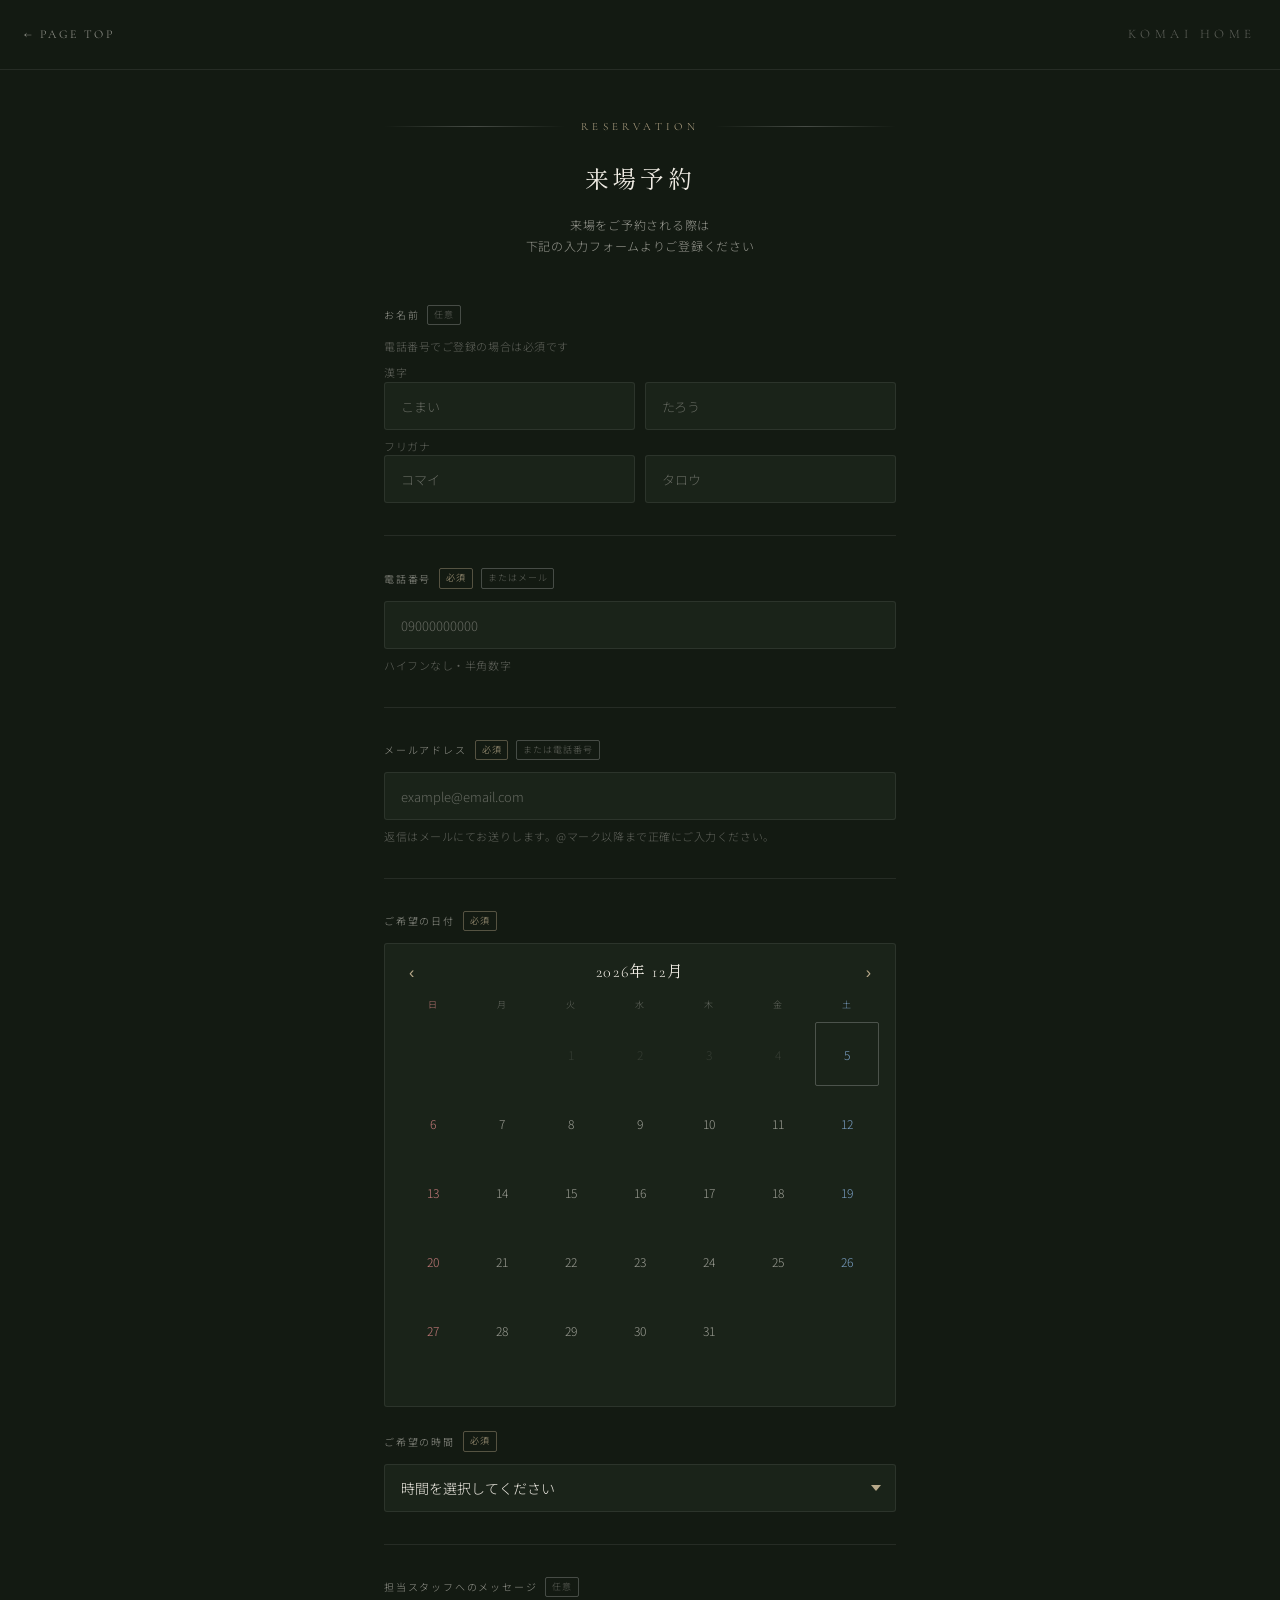
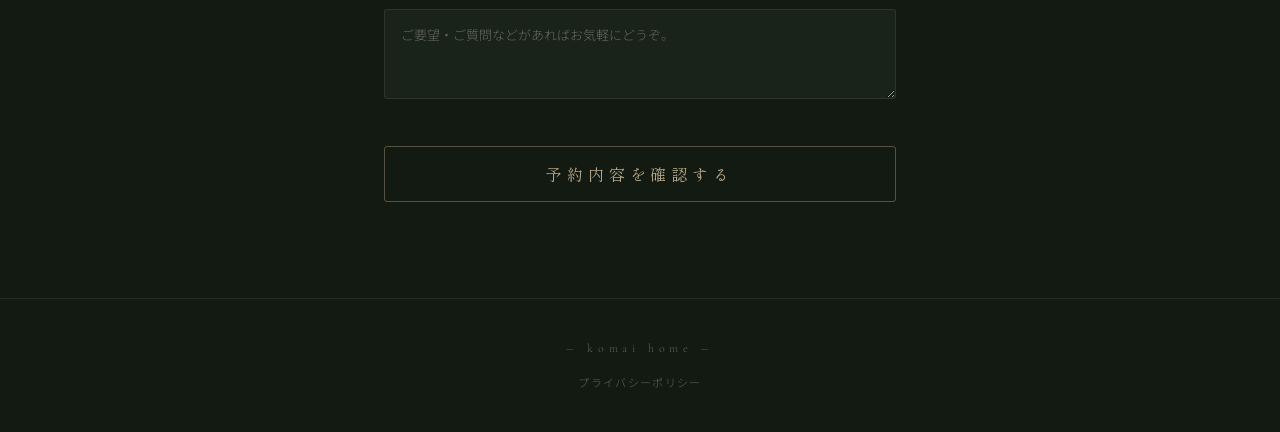
==== reservation.html @ 15b4d475 "Add files via upload" ====
<!DOCTYPE html>
<html lang="ja">
<head>
<meta charset="UTF-8">
<meta name="viewport" content="width=device-width, initial-scale=1.0">
<title>来場予約 — 別荘心地 | KOMAI HOME</title>
<link rel="stylesheet" href="style.css">
</head>
<body>

<header class="site-header">
  <a class="back-link" href="index.html">← PAGE TOP</a>
  <span class="header-brand">KOMAI HOME</span>
</header>

<div id="form-section">
  <div class="form-section">
    <div class="form-header reveal">
      <div class="form-header-rule">
        <span class="form-header-label">Reservation</span>
      </div>
      <h2 class="form-title">来場予約</h2>
      <p class="page-sub">来場をご予約される際は<br>下記の入力フォームよりご登録ください</p>

    </div>

    <div class="field-group reveal">
      <span class="field-label">お名前 <span class="tag-opt">任意</span></span>
      <p class="sub-note">電話番号でご登録の場合は必須です</p>
     <p class="sub-note">漢字</p>  
      <div class="row2">
        <div>
          <input type="text" id="last-name" placeholder="こまい" autocomplete="family-name">
        </div>
        <div>
          <input type="text" id="first-name" placeholder="たろう" autocomplete="given-name">
        </div>
      </div>
      <p class="sub-note">フリガナ</p>
      <div class="row2">
        <div>
          <input type="text" id="last-kana" placeholder="コマイ">
        </div>
        <div>
          <input type="text" id="first-kana" placeholder="タロウ">
        </div>
      </div>
     
      <div class="err" id="err-name">電話番号でご登録の場合は、お名前のご入力が必須です。</div>
    </div>

    <hr class="field-divider">

    <div class="field-group reveal">
      <span class="field-label">電話番号 <span class="tag-req">必須</span> <span class="tag-or">またはメール</span></span>
      <input type="tel" id="tel" placeholder="09000000000" maxlength="11" inputmode="numeric"
        oninput="this.value=this.value.replace(/[^0-9]/g,'');clearContactErr()">
      <p class="sub-note">ハイフンなし・半角数字</p>
      <div class="err" id="err-contact">メールアドレスまたは電話番号をご入力ください。</div>
    </div>

    <hr class="field-divider">

    <div class="field-group reveal">
      <span class="field-label">メールアドレス <span class="tag-req">必須</span> <span class="tag-or">または電話番号</span></span>
      <input type="email" id="email" placeholder="example@email.com" autocomplete="email" oninput="clearContactErr()">
      <p class="sub-note">返信はメールにてお送りします。@マーク以降まで正確にご入力ください。</p>
      <div class="err" id="err-email">メールアドレスを正しくご入力ください（@以降も必須です）。</div>
    </div>

    <hr class="field-divider">

    <div class="field-group reveal">
      <span class="field-label">ご希望の日付 <span class="tag-req">必須</span></span>
      <div class="cal-wrap">
        <div class="cal-header">
          <button class="cal-nav" onclick="prevMonth()">‹</button>
          <span class="cal-month" id="cal-month-label"></span>
          <button class="cal-nav" onclick="nextMonth()">›</button>
        </div>
        <div class="date-grid">
          <div class="cal-dow sun">日</div>
          <div class="cal-dow">月</div>
          <div class="cal-dow">火</div>
          <div class="cal-dow">水</div>
          <div class="cal-dow">木</div>
          <div class="cal-dow">金</div>
          <div class="cal-dow sat">土</div>
        </div>
        <div class="date-grid" id="cal-grid"></div>
        <div class="selected-date-display" id="sel-date-display"></div>
      </div>
      <div class="err" id="err-date">ご希望の日付を選択してください。</div>
    </div>

    <div class="field-group reveal" style="margin-top:-0.5rem">
      <span class="field-label">ご希望の時間 <span class="tag-req">必須</span></span>
      <select id="time-select">
        <option value="">時間を選択してください</option>
      </select>
      <div class="err" id="err-time">ご希望の時間を選択してください。</div>
    </div>

    <hr class="field-divider">

    <div class="field-group reveal">
      <span class="field-label">担当スタッフへのメッセージ <span class="tag-opt">任意</span></span>
      <textarea id="message" placeholder="ご要望・ご質問などがあればお気軽にどうぞ。"></textarea>
    </div>

    <div class="submit-wrap reveal">
      <button class="btn-ghost" onclick="toConfirm()">
        <span>予約内容を確認する</span>
      </button>
    </div>
  </div>
</div>

<div class="confirm-wrap" id="confirm-section">
  <div class="confirm-header">
    <div class="form-header-rule">
      <span class="form-header-label">Confirm</span>
    </div>
    <h2 class="confirm-title">ご予約内容の確認</h2>
    <p class="confirm-sub">以下の内容でよろしければ「送信する」を押してください。</p>
  </div>
  <table class="confirm-table" id="confirm-table"></table>
  <div class="confirm-btn-row">
    <button class="btn-muted" onclick="backToForm()">← 修正する</button>
    <button class="btn-solid" id="send-btn" onclick="doSend()">送信する</button>
  </div>
</div>

<div class="done-wrap" id="done-section">
  <div class="done-mark">✓</div>
  <h2 class="done-title">ご予約を受け付けました</h2>
  <p class="done-text">
    ご予約いただきありがとうございます。<br>
    ご入力のメールアドレスへ確認メールをお送りします。<br><br>
    スタッフより改めてご連絡させていただきます。<br>
    当日お会いできることを楽しみにしております。
  </p>
</div>

<footer>
  <p class="footer-brand">― komai home ―</p>
  <div class="footer-links">
    <a href="#" onclick="openPrivacy();return false;">プライバシーポリシー</a>
  </div>
</footer>

<div class="modal-overlay" id="privacy-modal">
  <div class="modal-box">
    <h3 class="modal-title">プライバシーポリシー</h3>
    <div class="modal-body">
      <p>こまいホーム（以下「当社」）は、お客様の個人情報の保護を重要な責務と認識し、以下の方針に基づいて適切に取り扱います。</p><br>
      <p>株式会社こまいホーム（以下「弊社」）は、お客様の個人情報の保護を重要な責務と認識し、以下の方針に基づき適切な管理・保護に努めます。</p>
    <p><strong>個人情報の利用目的</strong><br>当社はお客様の個人情報を、以下に掲げる事業の遂行に必要な範囲において、契約や取引の履行、および当社が提供する商品、情報、サービス、アフターサービスの提供とこれらに関連する各種手続（融資、許認可取得、登記簿）の支援、取次、ならびに営業活動、及びマーケティング活動等に利用いたします。提携先、業務委託先等の第三者に業務を遂行する為に必要な範囲内での提供することがあります。収集目的の範囲あるいは法令・規範に基づく要請の範囲を越えた利用、提供、預託は行いません。</p><br>
    <p><strong>個人情報の正確性と安全の確保</strong><br>当社は、個人情報を利用目的の達成に必要な範囲で正確かつ最新の内容に保ち、安全管理のために必要かつ適切な措置を講じるように配慮して厳重に管理いたします。また、個人情報の取り扱いを外部に委託する場合は、守秘義務契約を締結するとともに、適切な管理、監督をいたします。</p><br>
    <p><strong>お客様情報の利用範囲</strong><br>当社では、各社の役割と目的達成の為に必要な範囲に限りお客様情報の共同利用を行います。共同利用する情報の項目は次の通りです。氏名、性別、生年月日、住所、電話番号、ＦＡＸ番号、電子メールアドレス等お客様個人に関する情報、ご世帯に関する情報、ご契約に関する情報、設計図面及び建築物に関する情報。</p><br>
    <p><strong>個人情報の開示・訂正・利用停止の申出について</strong><br>当社は、個人情報に関しご本人様からの開示、訂正、利用停止等を求められたときには、法令に基づきその求めに応じます。なお開示をする際には、所定の手数料を申し受けます。個人情報に関し、開示、訂正、利用停止等のご要望については、下記のお問合せ窓口にご連絡下さい。請求者がご本人であることを確認の上必要な手続きについてご連絡致します。なお個人情報に関するその他お問合せについても下記窓口をご利用ください。</p><br>
    <p><strong>法令・規範の導守</strong><br>当社は個人情報に関する法令・規範を導守いたします。</p><br>
    <p><strong>コンプライアンス・プログラムの継続的改善の実施</strong><br>当社は、個人情報を適切に保護する為、個人情報コンプライアンス・プログラム（本方針・｢個人情報保護規定｣及びその他の規定、規則を含む）を策定し、これを当社従業員その他の関係者に周知・徹底させて実施し、適宣見直し、継続的に改善します。</p><br>
  　<p>komai home ┃ 0166-32-2009</p>  
  </div>
    <button class="modal-close" onclick="closePrivacy()">閉じる</button>
  </div>
</div>

<script>
// ===== GAS URL =====
const GAS_URL = "https://script.google.com/macros/s/AKfycbxPpMTBz5PobqYVcCpiSzeWRaAQEtonjudd7fE1iD1dbc9whiRMxugDjlgh4dp_q29l/exec";

// ===== カタカナ変換 =====
function toKatakana(str){
  return str.replace(/[\u3041-\u3096]/g,c=>String.fromCharCode(c.charCodeAt(0)+0x60));
}

// IMEの変換確定時（compositionend）だけカタカナに変換。
// input毎に変換すると、スマホIMEで濁点・半濁点の入力途中に
// 値がリセットされて濁点が抜け落ちることがあるため。
function setupKanaField(id){
  const el = document.getElementById(id);
  el.addEventListener('compositionend', () => {
    el.value = toKatakana(el.value);
  });
  // PC等、IME組版を使わず直接カタカナ等を貼り付けた場合にも対応
  el.addEventListener('blur', () => {
    el.value = toKatakana(el.value);
  });
}
setupKanaField('last-kana');
setupKanaField('first-kana');

// ===== カレンダー =====
// ★ 予約を受け付けたくない日は、下の配列に "YYYY-MM-DD" の形式で追加してください
//    例: "2026-08-13", "2026-08-14",
const BLOCKED_DATES = [ "2026-07-25", "2026-07-26" ];

let calYear, calMonth, selectedDate = null;
const today = new Date();

function initCal(){
  calYear = today.getFullYear();
  calMonth = today.getMonth();
  renderCal();
}

function renderCal(){
  const label = document.getElementById('cal-month-label');
  label.textContent = `${calYear}年 ${calMonth+1}月`;

  const grid = document.getElementById('cal-grid');
  grid.innerHTML = '';

  const first = new Date(calYear, calMonth, 1);
  const last  = new Date(calYear, calMonth+1, 0);
  const startDow = first.getDay(); // 0=日

  // 空白
  for(let i=0;i<startDow;i++){
    const empty = document.createElement('div');
    empty.className='cal-day empty';
    grid.appendChild(empty);
  }

  for(let d=1;d<=last.getDate();d++){
    const dt = new Date(calYear, calMonth, d);
    const dow = dt.getDay();
    const dateStr = `${calYear}-${String(calMonth+1).padStart(2,'0')}-${String(d).padStart(2,'0')}`;
    const isPast = dt < new Date(today.getFullYear(), today.getMonth(), today.getDate());
    const isBlocked = BLOCKED_DATES.includes(dateStr);
    const isDisabled = isPast || isBlocked;

    const el = document.createElement('div');
    el.textContent = d;
    let cls = 'cal-day';
    if(dow===0) cls += ' sun-day';
    if(dow===6) cls += ' sat-day';
    if(isDisabled) cls += ' disabled';
    if(!isDisabled){
      // 今日
      if(dt.toDateString()===today.toDateString()) cls += ' today';
      if(selectedDate===dateStr) cls += ' selected';
      el.onclick = ()=>selectDate(dateStr, el);
    }
    el.className = cls;
    grid.appendChild(el);
  }
}

function selectDate(dateStr, el){
  selectedDate = dateStr;
  document.querySelectorAll('.cal-day.selected').forEach(e=>e.classList.remove('selected'));
  el.classList.add('selected');
  const [y,m,d] = dateStr.split('-');
  const dt = new Date(y,m-1,d);
  const days=['日','月','火','水','木','金','土'];
  document.getElementById('sel-date-display').textContent =
    `${y}年${parseInt(m)}月${parseInt(d)}日（${days[dt.getDay()]}）`;
  document.getElementById('err-date').classList.remove('show');
}

function prevMonth(){
  calMonth--;
  if(calMonth<0){calMonth=11;calYear--;}
  renderCal();
}
function nextMonth(){
  calMonth++;
  if(calMonth>11){calMonth=0;calYear++;}
  renderCal();
}

// ===== 時間選択肢生成 =====
function initTimes(){
  const sel = document.getElementById('time-select');
  for(let h=10;h<=17;h++){
    for(let m=0;m<60;m+=30){
      if(h===17&&m>0) break;
      const hh=String(h).padStart(2,'0');
      const mm=String(m).padStart(2,'0');
      const opt=document.createElement('option');
      opt.value=`${hh}:${mm}`;
      opt.textContent=`${hh}:${mm}`;
      sel.appendChild(opt);
    }
  }
}

initCal();
initTimes();

// ===== バリデーション =====
function clearContactErr(){
  document.getElementById('err-contact').classList.remove('show');
}

function validate(){
  let ok=true;
  const ln=document.getElementById('last-name').value.trim();
  const fn=document.getElementById('first-name').value.trim();
  const tel=document.getElementById('tel').value.trim();
  const em=document.getElementById('email').value.trim();
  const ti=document.getElementById('time-select').value;

  const errName=document.getElementById('err-name');
  const errContact=document.getElementById('err-contact');
  const errEmail=document.getElementById('err-email');
  const errDate=document.getElementById('err-date');
  const errTime=document.getElementById('err-time');

  const emailFilled = em.length > 0;
  const emailValid  = emailFilled && em.includes('@') && em.indexOf('@') !== em.length-1;

  // メールを入力しているのに不正な場合は個別にエラー表示
  if(emailFilled && !emailValid){
    errEmail.classList.add('show'); ok=false;
  } else {
    errEmail.classList.remove('show');
  }

  // 電話番号 or メールアドレス のいずれかが必須
  if(!tel && !emailValid){
    errContact.classList.add('show'); ok=false;
  } else {
    errContact.classList.remove('show');
  }

  // 電話番号で登録する場合はお名前が必須
  if(tel && (!ln||!fn)){
    errName.classList.add('show'); ok=false;
  } else {
    errName.classList.remove('show');
  }

  if(!selectedDate){errDate.classList.add('show');ok=false;}
  else errDate.classList.remove('show');

  if(!ti){errTime.classList.add('show');ok=false;}
  else errTime.classList.remove('show');

  return ok;
}

// ===== 確認画面 =====
function toConfirm(){
  if(!validate()) return;

  const [y,m,d]=selectedDate.split('-');
  const dt=new Date(y,m-1,d);
  const days=['日','月','火','水','木','金','土'];
  const dateLabel=`${y}年${parseInt(m)}月${parseInt(d)}日（${days[dt.getDay()]}）`;

  const ln = document.getElementById('last-name').value.trim();
  const fn = document.getElementById('first-name').value.trim();
  const lk = document.getElementById('last-kana').value.trim();
  const fk = document.getElementById('first-kana').value.trim();
  const nameLabel = (ln || fn) ? `${ln} ${fn}`.trim() : '—';
  const kanaLabel  = (lk || fk) ? `${lk} ${fk}`.trim() : '—';

  const rows=[
    ['お名前', nameLabel],
    ['フリガナ', kanaLabel],
    ['電話番号', document.getElementById('tel').value || '—'],
    ['メール', document.getElementById('email').value || '—'],
    ['ご希望日時', `${dateLabel} ${document.getElementById('time-select').value}`],
    ['メッセージ', document.getElementById('message').value || '—'],
  ];

  document.getElementById('confirm-table').innerHTML = rows.map(([k,v])=>
    `<tr><td>${k}</td><td>${v}</td></tr>`
  ).join('');

  document.getElementById('form-section').style.display='none';
  document.getElementById('confirm-section').classList.add('active');
  window.scrollTo({top:0,behavior:'smooth'});
}

function backToForm(){
  document.getElementById('confirm-section').classList.remove('active');
  document.getElementById('form-section').style.display='';
  window.scrollTo({top:0,behavior:'smooth'});
}

// ===== 送信 =====
async function doSend(){
  const btn=document.getElementById('send-btn');
  btn.disabled=true;
  btn.textContent='送信中...';

  const [y,m,d]=selectedDate.split('-');
  const dt=new Date(y,m-1,d);
  const days=['日','月','火','水','木','金','土'];

  const payload={
    date: new Date().toISOString().slice(0,10),
    type: 'reservation',
    lastName:   document.getElementById('last-name').value,
    firstName:  document.getElementById('first-name').value,
    lastKana:   document.getElementById('last-kana').value,
    firstKana:  document.getElementById('first-kana').value,
    tel:        document.getElementById('tel').value,
    email:      document.getElementById('email').value,
    visitDate:  `${y}年${parseInt(m)}月${parseInt(d)}日（${days[dt.getDay()]}）`,
    visitTime:  document.getElementById('time-select').value,
    message:    document.getElementById('message').value,
  };

  try{
    await fetch(GAS_URL,{
      method:'POST',mode:'no-cors',
      headers:{'Content-Type':'application/json'},
      body:JSON.stringify(payload)
    });
    document.getElementById('confirm-section').classList.remove('active');
    document.getElementById('done-section').classList.add('active');
    window.scrollTo({top:0,behavior:'smooth'});
  }catch(err){
    btn.disabled=false;
    btn.textContent='送信する';
    alert('送信に失敗しました。時間をおいて再度お試しください。');
  }
}

// ===== スクロールリビール =====
const observer=new IntersectionObserver(entries=>{
  entries.forEach(e=>{
    if(e.isIntersecting){
      e.target.classList.add('visible');
    }
  });
},{threshold:0.1});
document.querySelectorAll('.reveal').forEach(el=>observer.observe(el));

// ===== プライバシー =====
function openPrivacy(){document.getElementById('privacy-modal').classList.add('open')}
function closePrivacy(){document.getElementById('privacy-modal').classList.remove('open')}
document.getElementById('privacy-modal').addEventListener('click',function(e){
  if(e.target===this) closePrivacy();
});
</script>
</body>
</html>
---- style.css ----
/* ================================================
   bessou-gokochi.css
   別荘心地サイト 統合スタイルシート
   ================================================
   構成：
     1. 共通スタイル（変数・リセット・hero・footer・
        フォーム部品・ボタン・モーダル 等）
     2. ページ固有スタイル：ポータル   (bessou-gokochi.html)
     3. ページ固有スタイル：シミュレーター (simulator.html)
     4. ページ固有スタイル：来場予約   (reservation.html)
   ================================================ */

/* ================================================
   1. 共通スタイル
   ================================================ */
@import url('https://fonts.googleapis.com/css2?family=Cormorant+Garamond:ital,wght@0,300;0,400;1,300&family=Shippori+Mincho:wght@400;500&family=Noto+Sans+JP:wght@300;400&display=swap');
/* ── CSS変数（全ページ共通） ── */
:root {
  --bg: #131a12;
  --surface: #1a2319;
  --surface2: #212c20;
  --border: rgba(255,255,255,0.08);
  --border-hover: rgba(255,255,255,0.22);
  --accent: #b8a98a;
  --accent-light: rgba(184,169,138,0.12);
  --accent-dim: rgba(184,169,138,0.4);
  --text: #f0ece4;
  --text-muted: rgba(240,236,228,0.60);
  --text-dim: rgba(240,236,228,0.35);
  --green-dark: #1a2218;
  --radius: 3px;
}

/* ── リセット ── */
*,
*::before,
*::after {
  box-sizing: border-box;
  margin: 0;
  padding: 0;
}

html {
  scroll-behavior: smooth;
}

body {
  background: var(--bg);
  color: var(--text);
  font-family: 'Noto Sans JP', sans-serif;
  font-weight: 300;
  line-height: 1.6;
  min-height: 100vh;
  overflow-x: hidden;
}

/* ── アニメーション ── */
@keyframes fadeUp {
  from {
    opacity: 0;
    transform: translateY(20px);
  }

  to {
    opacity: 1;
    transform: translateY(0);
  }
}

@keyframes bgPan {
  from {
    transform: scale(1.05) translateX(0);
  }

  to {
    transform: scale(1.05) translateX(-2%);
  }
}

@keyframes pulse {
  0%,
  100% {
    box-shadow: 0 0 0 0 rgba(184,169,138,0.2);
  }

  50% {
    box-shadow: 0 0 0 14px rgba(184,169,138,0);
  }
}

/* ── スクロールリビール ── */
.reveal {
  opacity: 0;
  transform: translateY(16px);
  transition: opacity 0.7s ease, transform 0.7s ease;
}

.reveal.visible {
  opacity: 1;
  transform: translateY(0);
}

/* ── HERO ── */
.hero {
  position: relative;
  height: 100svh;
  min-height: 620px;
  display: flex;
  flex-direction: column;
  align-items: center;
  justify-content: center;
  overflow: hidden;
}

.hero-bg {
  position: absolute;
  inset: 0;
  filter: brightness(0.38) saturate(0.85);
  transform: scale(1.05);
  animation: bgPan 22s ease-in-out infinite alternate;
  background-size: cover;
  background-position: center;
  background-repeat: no-repeat;
}

.hero-overlay {
  position: absolute;
  inset: 0;
  background: linear-gradient( to bottom, rgba(19,26,18,0.1) 0%, rgba(19,26,18,0) 45%, rgba(19,26,18,0.75) 100% );
}

.hero-content {
  position: relative;
  z-index: 1;
  text-align: center;
  padding: 0 1.5rem;
  opacity: 0;
  animation: fadeUp 1.2s 0.2s ease forwards;
}

.hero-eyebrow {
  font-family: 'Cormorant Garamond', serif;
  font-size: 11px;
  letter-spacing: 0.45em;
  color: var(--accent);
  text-transform: uppercase;
  margin-bottom: 1.4rem;
  display: block;
}

.hero-title {
  font-family: 'Shippori Mincho', serif;
  font-size: clamp(3rem, 10vw, 5.5rem);
  font-weight: 400;
  letter-spacing: 0.2em;
  color: var(--text);
  line-height: 1.1;
  margin-bottom: 0.5rem;
  text-shadow: 0 0 20px rgba(0,0,0,0.5);
}

.hero-title-en {
  font-family: 'Cormorant Garamond', 'Shippori Mincho', serif;
  font-size: clamp(0.85rem, 2.5vw, 1.1rem);
  font-weight: 300;
  font-style: italic;
  letter-spacing: 0.25em;
  color: var(--accent-dim);
  margin-bottom: 2rem;
  display: block;
}

.hero-sub {
  font-family: 'Shippori Mincho', serif;
  font-size: clamp(0.75rem, 2vw, 0.9rem);
  letter-spacing: 0.16em;
  color: var(--text-muted);
  line-height: 2.4;
}

.hero-access-link {
  display: inline-flex;
  align-items: center;
  gap: 6px;
  margin-top: 6rem;
  padding: 10px 24px;
  border: 1px solid var(--accent-dim);
  border-radius: 50px;
  color: var(--accent);
  font-family: 'Shippori Mincho', serif;
  font-size: 12px;
  letter-spacing: 0.15em;
  text-decoration: none;
  transition: background 0.3s, color 0.3s, border-color 0.3s;
}

.hero-access-link:hover {
  background: var(--accent);
  border-color: var(--accent);
  color: var(--bg);
}

/* ── サイトヘッダー（ポータル以外） ── */
.site-header {
  padding: 1.5rem;
  display: flex;
  align-items: center;
  justify-content: space-between;
  border-bottom: 1px solid var(--border);
}

.back-link {
  font-family: 'Cormorant Garamond', 'Shippori Mincho', serif;
  font-size: 12px;
  letter-spacing: 0.2em;
  color: var(--text-muted);
  text-decoration: none;
  transition: color 0.2s;
}

.back-link:hover {
  color: var(--accent);
}

.header-brand {
  font-family: 'Cormorant Garamond', serif;
  font-size: 13px;
  letter-spacing: 0.35em;
  color: var(--text-dim);
}

/* ── セクション共通 ── */
.section-header {
  text-align: center;
  margin-bottom: 2.5rem;
}

.section-rule {
  display: flex;
  align-items: center;
  gap: 1rem;
  margin-bottom: 1.2rem;
}

.section-rule::before,
.section-rule::after {
  content: '';
  flex: 1;
  height: 1px;
  background: linear-gradient(to right, transparent, var(--border-hover), transparent);
}

.section-rule-label {
  font-family: 'Cormorant Garamond', serif;
  font-size: 10px;
  letter-spacing: 0.4em;
  color: var(--accent);
  text-transform: uppercase;
  white-space: nowrap;
}

.section-title {
  font-family: 'Shippori Mincho', serif;
  font-size: 1.3rem;
  font-weight: 400;
  letter-spacing: 0.15em;
  color: var(--text);
}

/* ── 入力フィールド共通 ── */
input[type=text],
input[type=email],
input[type=tel],
input[type=number],
input[type=date],
select,
textarea {
  width: 100%;
  background: var(--surface);
  border: 1px solid var(--border);
  border-radius: var(--radius);
  padding: 13px 16px;
  color: var(--text);
  font-family: 'Noto Sans JP', sans-serif;
  font-size: 14px;
  font-weight: 300;
  outline: none;
  transition: border-color 0.25s, background 0.25s, box-shadow 0.25s;
  -webkit-appearance: none;
  appearance: none;
}

input:focus,
select:focus,
textarea:focus {
  border-color: var(--accent-dim);
  background: var(--surface2);
  box-shadow: 0 0 0 3px var(--accent-light);
}

input::placeholder,
textarea::placeholder {
  color: var(--text-dim);
  font-size: 13px;
}

textarea {
  min-height: 90px;
  resize: vertical;
  line-height: 1.8;
}

select {
  background-image: url("data:image/svg+xml,%3Csvg xmlns='http://www.w3.org/2000/svg' width='10' height='6'%3E%3Cpath d='M0 0l5 6 5-6z' fill='%23b8a98a'/%3E%3C/svg%3E");
  background-repeat: no-repeat;
  background-position: right 14px center;
  padding-right: 36px;
  cursor: pointer;
}

select option {
  background: var(--bg);
  color: var(--text);
}

/* ── number入力の矢印（スピナー）を非表示 ── */
input[type=number]::-webkit-outer-spin-button,
input[type=number]::-webkit-inner-spin-button {
  -webkit-appearance: none;
  margin: 0;
}

input[type=number] {
  -moz-appearance: textfield;
}

/* ── 2カラム行 ── */
.row2 {
  display: grid;
  grid-template-columns: 1fr 1fr;
  gap: 10px;
}

/* ── フィールドラベル（フォーム共通） ── */
.field-label {
  display: flex;
  align-items: center;
  gap: 8px;
  font-size: 10px;
  letter-spacing: 0.18em;
  color: var(--text-muted);
  text-transform: uppercase;
  margin-bottom: 12px;
}

/* ── タグ ── */
.tag-req {
  font-size: 9px;
  padding: 2px 6px;
  border: 1px solid var(--accent-dim);
  color: var(--accent);
  letter-spacing: 0.1em;
  border-radius: 2px;
}

.tag-opt {
  font-size: 9px;
  padding: 2px 6px;
  border: 1px solid var(--border-hover);
  color: var(--text-dim);
  letter-spacing: 0.1em;
  border-radius: 2px;
}

.tag-or {
  font-size: 9px;
  padding: 2px 6px;
  border: 1px solid var(--border-hover);
  color: var(--text-dim);
  letter-spacing: 0.1em;
  border-radius: 2px;
}

/* ── ボタン：ゴースト（アクセント色） ── */
.btn-ghost {
  width: 100%;
  padding: 15px;
  background: transparent;
  border: 1px solid var(--accent-dim);
  color: var(--accent);
  font-family: 'Cormorant Garamond', 'Shippori Mincho', serif;
  font-size: 1rem;
  letter-spacing: 0.3em;
  cursor: pointer;
  border-radius: var(--radius);
  position: relative;
  overflow: hidden;
  transition: color 0.3s;
}

.btn-ghost::before {
  content: '';
  position: absolute;
  inset: 0;
  background: var(--accent);
  transform: translateX(-101%);
  transition: transform 0.3s ease;
  z-index: 0;
}

.btn-ghost:hover::before {
  transform: translateX(0);
}

.btn-ghost:hover {
  color: var(--bg);
}

.btn-ghost span {
  position: relative;
  z-index: 1;
}

/* ── ボタン：ソリッド ── */
.btn-solid {
  width: 100%;
  padding: 16px;
  background: var(--accent);
  border: 1px solid var(--accent);
  color: var(--bg);
  font-family: 'Cormorant Garamond', 'Shippori Mincho', serif;
  font-size: 1rem;
  letter-spacing: 0.3em;
  cursor: pointer;
  border-radius: var(--radius);
  transition: all 0.3s;
}

.btn-solid:hover {
  background: transparent;
  color: var(--accent);
}

.btn-solid:disabled {
  opacity: 0.4;
  cursor: not-allowed;
}

/* ── ボタン：ミュート（戻る等の副次アクション） ── */
.btn-muted {
  padding: 16px;
  background: transparent;
  border: 1px solid var(--border-hover);
  color: var(--text-muted);
  font-family: 'Noto Sans JP', sans-serif;
  font-size: 13px;
  font-weight: 300;
  cursor: pointer;
  border-radius: var(--radius);
  transition: all 0.2s;
}

.btn-muted:hover {
  border-color: var(--text-muted);
  color: var(--text);
}

/* ── エラー ── */
.err {
  font-size: 11px;
  color: #c47a7a;
  margin-top: 6px;
  display: none;
  letter-spacing: 0.05em;
}

.err.show {
  display: block;
}

/* ── 完了画面 ── */
.done-mark {
  width: 56px;
  height: 56px;
  border-radius: 50%;
  border: 1px solid var(--accent);
  display: flex;
  align-items: center;
  justify-content: center;
  margin: 0 auto 1.5rem;
  font-size: 22px;
  color: var(--accent);
  animation: pulse 2.5s ease infinite;
}

.done-title {
  font-family: 'Shippori Mincho', serif;
  font-size: 1.4rem;
  font-weight: 400;
  letter-spacing: 0.12em;
  margin-bottom: 1rem;
}

.done-text {
  font-size: 13px;
  color: var(--text-muted);
  line-height: 2.4;
  letter-spacing: 0.06em;
}

/* ── フッター ── */
footer {
  border-top: 1px solid var(--border);
  padding: 2.5rem 1.5rem;
  text-align: center;
  margin-top: 4rem;
}

.footer-brand {
  font-family: 'Cormorant Garamond', serif;
  font-size: 12px;
  letter-spacing: 0.4em;
  color: var(--text-dim);
  margin-bottom: 1rem;
}

.footer-links {
  display: flex;
  justify-content: center;
  gap: 2rem;
}

.footer-links a {
  font-size: 11px;
  letter-spacing: 0.12em;
  color: var(--text-dim);
  text-decoration: none;
  transition: color 0.2s;
}

.footer-links a:hover {
  color: var(--accent);
}

/* ── プライバシーモーダル ── */
.modal-overlay {
  position: fixed;
  inset: 0;
  background: rgba(13,18,12,0.88);
  z-index: 1000;
  display: none;
  align-items: center;
  justify-content: center;
  padding: 1.5rem;
}

.modal-overlay.open {
  display: flex;
}

.modal-box {
  background: var(--surface);
  border: 1px solid var(--border-hover);
  border-radius: 4px;
  padding: 2rem;
  max-width: 480px;
  width: 100%;
  max-height: 70vh;
  overflow-y: auto;
}

.modal-title {
  font-family: 'Shippori Mincho', serif;
  font-size: 1rem;
  letter-spacing: 0.15em;
  color: var(--text);
  margin-bottom: 1.5rem;
}

.modal-body {
  font-size: 12px;
  color: var(--text-muted);
  line-height: 2;
  letter-spacing: 0.05em;
}

.modal-close {
  margin-top: 1.5rem;
  width: 100%;
  padding: 12px;
  background: transparent;
  border: 1px solid var(--border-hover);
  color: var(--text-muted);
  font-size: 12px;
  letter-spacing: 0.2em;
  cursor: pointer;
  border-radius: 2px;
  transition: all 0.2s;
}

.modal-close:hover {
  border-color: var(--accent-dim);
  color: var(--accent);
}

/* ── レスポンシブ ── */
@media (max-width: 400px) {
  .row2 {
    grid-template-columns: 1fr;
  }
}

/* ================================================
   2. ページ固有スタイル：ポータル（bessou-gokochi.html）
   ================================================ */

/* ── EXPLORE リンク ── */
.links-section {
  padding: 4rem 1.5rem 2rem;
  max-width: 560px;
  margin: 0 auto;
  text-align: center;
}

.links-eyebrow {
  font-family: 'Cormorant Garamond', serif;
  font-size: 10px;
  letter-spacing: 0.4em;
  color: var(--accent);
  text-transform: uppercase;
  margin-bottom: 2rem;
  display: block;
}

.links-grid {
  display: grid;
  grid-template-columns: 1fr 1fr;
  gap: 14px;
}

.link-card {
  display: block;
  padding: 1.8rem 1rem;
  border: 1px solid var(--border-hover);
  border-radius: var(--radius);
  text-decoration: none;
  position: relative;
  overflow: hidden;
  transition: border-color 0.3s;
  background: var(--surface);
}

.link-card::before {
  content: '';
  position: absolute;
  inset: 0;
  background: var(--accent-light);
  opacity: 0;
  transition: opacity 0.3s;
}

.link-card:hover {
  border-color: var(--accent-dim);
}

.link-card:hover::before {
  opacity: 1;
}

.link-card-en {
  font-family: 'Cormorant Garamond', serif;
  font-size: 9px;
  letter-spacing: 0.3em;
  color: var(--accent);
  text-transform: uppercase;
  display: block;
  margin-bottom: 8px;
  position: relative;
  z-index: 1;
}

.link-card-ja {
  font-family: 'Shippori Mincho', serif;
  font-size: 1rem;
  font-weight: 400;
  letter-spacing: 0.1em;
  color: var(--text);
  display: block;
  position: relative;
  z-index: 1;
}

.link-card-arrow {
  display: block;
  font-family: 'Cormorant Garamond', serif;
  font-size: 18px;
  color: var(--accent-dim);
  margin-top: 12px;
  position: relative;
  z-index: 1;
  transition: transform 0.3s, color 0.3s;
}

.link-card:hover .link-card-arrow {
  transform: translateX(4px);
  color: var(--accent);
}

/* ── ギャラリー ── */
.gallery-section {
  padding: 3rem 1rem 4rem;
  max-width: 900px;
  margin: 0 auto;
}

/* Pinterest風グリッド */
.gallery-grid {
  columns: 2;
  column-gap: 10px;
}

@media (min-width: 600px) {
  .gallery-grid {
    columns: 3;
    column-gap: 12px;
  }
}

.gallery-item {
  break-inside: avoid;
  margin-bottom: 10px;
  overflow: hidden;
  border-radius: 2px;
  position: relative;
  cursor: pointer;
}

.gallery-item img {
  width: 100%;
  display: block;
  transition: transform 0.5s ease;
  background: var(--surface2);
}

.gallery-item:hover img {
  transform: scale(1.04);
}

.gallery-item-overlay {
  position: absolute;
  inset: 0;
  background: linear-gradient(to top, rgba(19,26,18,0.7) 0%, transparent 50%);
  opacity: 0;
  transition: opacity 0.3s;
  display: flex;
  align-items: flex-end;
  padding: 12px;
}

.gallery-item:hover .gallery-item-overlay {
  opacity: 1;
}

.gallery-item-label {
  font-family: 'Shippori Mincho', serif;
  font-size: 11px;
  letter-spacing: 0.1em;
  color: var(--text);
}

/* ダミー画像用プレースホルダー（写真差し替え後は削除可） */
.img-placeholder {
  width: 100%;
  background: var(--surface2);
  display: flex;
  align-items: center;
  justify-content: center;
  color: var(--text-dim);
  font-size: 11px;
  letter-spacing: 0.1em;
}

/* ── ライトボックス ── */
.lightbox {
  position: fixed;
  inset: 0;
  background: rgba(13,18,12,0.92);
  z-index: 1000;
  display: none;
  align-items: center;
  justify-content: center;
  padding: 1.5rem;
}

.lightbox.open {
  display: flex;
}

.lightbox img {
  max-width: 90vw;
  max-height: 85vh;
  object-fit: contain;
  border-radius: 2px;
}

.lightbox-close {
  position: absolute;
  top: 1.5rem;
  right: 1.5rem;
  color: var(--text-muted);
  font-size: 28px;
  cursor: pointer;
  background: none;
  border: none;
  transition: color 0.2s;
  line-height: 1;
}

.lightbox-close:hover {
  color: var(--accent);
}

/* ── アーカイブ（過去の広告）── */
.archive-section {
  padding: 3rem 1rem 4rem;
  max-width: 900px;
  margin: 0 auto;
}

.archive-grid {
  display: grid;
  grid-template-columns: repeat(3, 1fr);
  gap: 10px;
}

@media (min-width: 600px) {
  .archive-grid {
    grid-template-columns: repeat(4, 1fr);
    gap: 12px;
  }
}

.archive-item {
  position: relative;
  aspect-ratio: 1 / 1;
  overflow: hidden;
  border-radius: 2px;
  cursor: pointer;
  background: var(--surface2);
}

.archive-item img {
  width: 100%;
  height: 100%;
  display: block;
  object-fit: cover;
  transition: transform 0.5s ease;
}

.archive-item:hover img {
  transform: scale(1.06);
}

.archive-play-icon {
  position: absolute;
  top: 50%;
  left: 50%;
  transform: translate(-50%, -50%);
  width: 34px;
  height: 34px;
  border-radius: 50%;
  background: rgba(19,26,18,0.55);
  border: 1px solid rgba(240,236,228,0.5);
  display: flex;
  align-items: center;
  justify-content: center;
  color: var(--text);
  font-size: 12px;
  pointer-events: none;
  transition: border-color 0.3s, background 0.3s;
}

.archive-item:hover .archive-play-icon {
  border-color: var(--accent);
  background: rgba(19,26,18,0.75);
}

.archive-item-overlay {
  position: absolute;
  inset: 0;
  background: linear-gradient(to top, rgba(19,26,18,0.75) 0%, transparent 55%);
  opacity: 0;
  transition: opacity 0.3s;
  display: flex;
  align-items: flex-end;
  padding: 8px;
}

.archive-item:hover .archive-item-overlay {
  opacity: 1;
}

.archive-item-label {
  font-family: 'Shippori Mincho', serif;
  font-size: 10px;
  letter-spacing: 0.08em;
  color: var(--text);
  line-height: 1.4;
}

/* アーカイブ用モーダル（画像・動画どちらもそのままのサイズで展開） */
.archive-modal {
  position: fixed;
  inset: 0;
  background: rgba(13,18,12,0.92);
  z-index: 1000;
  display: none;
  align-items: center;
  justify-content: center;
  padding: 1.5rem;
}

.archive-modal.open {
  display: flex;
}

.archive-modal img,
.archive-modal video {
  max-width: 90vw;
  max-height: 85vh;
  object-fit: contain;
  border-radius: 2px;
  display: none;
}

.archive-modal img.show,
.archive-modal video.show {
  display: block;
}

.archive-modal-close {
  position: absolute;
  top: 1.5rem;
  right: 1.5rem;
  color: var(--text-muted);
  font-size: 28px;
  cursor: pointer;
  background: none;
  border: none;
  transition: color 0.2s;
  line-height: 1;
}

.archive-modal-close:hover {
  color: var(--accent);
}

/* ── アクセス情報 ── */
.access-section {
  padding: 3rem 1.5rem 4rem;
  max-width: 900px;
  margin: 0 auto;
}

.access-grid {
  display: grid;
  grid-template-columns: 1fr;
  gap: 1.5rem;
}

@media (min-width: 700px) {
  .access-grid {
    grid-template-columns: 1fr 1fr;
    gap: 2rem;
    align-items: stretch;
  }
}

.access-info {
  display: flex;
  flex-direction: column;
  justify-content: flex-start;
}

.access-name {
  font-family: 'Shippori Mincho', serif;
  font-size: 1.1rem;
  font-weight: 400;
  letter-spacing: 0.1em;
  color: var(--text);
  margin-bottom: 0.75rem;
}

.access-address {
  font-size: 13px;
  color: var(--text-muted);
  line-height: 2;
  letter-spacing: 0.05em;
  margin-bottom: 1.5rem;
}

.access-address .pin {
  color: var(--accent);
  margin-right: 4px;
}

.access-link {
  display: inline-flex;
  align-items: center;
  gap: 8px;
  align-self: flex-start;
  padding: 12px 22px;
  border: 1px solid var(--accent-dim);
  border-radius: 50px;
  color: var(--accent);
  font-family: 'Cormorant Garamond', 'Shippori Mincho', serif;
  font-size: 13px;
  letter-spacing: 0.15em;
  text-decoration: none;
  transition: background 0.3s, color 0.3s;
}

.access-link:hover {
  background: var(--accent);
  color: var(--bg);
}

.access-map {
  width: 100%;
  min-height: 260px;
  border-radius: var(--radius);
  overflow: hidden;
  border: 1px solid var(--border-hover);
  filter: grayscale(0.3) brightness(0.9);
}

.access-map iframe {
  width: 100%;
  height: 100%;
  min-height: 260px;
  border: 0;
  display: block;
}

/* ── TOPへ戻るボタン ── */
.back-to-top {
  position: fixed;
  right: 1.25rem;
  bottom: 1.25rem;
  width: 44px;
  height: 44px;
  border-radius: 50%;
  background: var(--surface);
  border: 1px solid var(--border-hover);
  color: var(--accent);
  font-size: 16px;
  line-height: 1;
  cursor: pointer;
  display: flex;
  align-items: center;
  justify-content: center;
  opacity: 0;
  visibility: hidden;
  transform: translateY(10px);
  transition: opacity 0.3s, transform 0.3s, visibility 0.3s, border-color 0.3s, background 0.3s;
  z-index: 500;
}

.back-to-top.show {
  opacity: 1;
  visibility: visible;
  transform: translateY(0);
}

.back-to-top:hover {
  border-color: var(--accent);
  background: var(--accent-light);
}

/* ================================================
   3. ページ固有スタイル：返済シミュレーション（simulator.html）
   ================================================
   金額・金利の仕込み値は各HTML側の :root で定義
   （--price, --rate。画面には表示されません） */

/* ── MAIN ── */
.main {
  max-width: 520px;
  margin: 0 auto;
  padding: 3rem 1.5rem 5rem;
}

.page-header {
  text-align: center;
  margin-bottom: 3rem;
  opacity: 0;
  animation: fadeUp 0.8s 0.1s ease forwards;
}

.page-eyebrow {
  font-family: 'Cormorant Garamond', serif;
  font-size: 10px;
  letter-spacing: 0.4em;
  color: var(--accent);
  text-transform: uppercase;
  display: block;
  margin-bottom: 1rem;
}

.page-title {
  font-family: 'Shippori Mincho', serif;
  font-size: 1.5rem;
  font-weight: 400;
  letter-spacing: 0.15em;
  color: var(--text);
  margin-bottom: 0.5rem;
}

.page-sub {
  font-size: 12px;
  color: var(--text-muted);
  letter-spacing: 0.06em;
  line-height: 1.8;
  margin-top: 1rem;
}

/* ── 物件情報バナー ── */
.property-banner {
  background: var(--surface);
  border: 1px solid var(--border-hover);
  border-radius: var(--radius);
  padding: 1.2rem 1.4rem;
  margin-bottom: 2.5rem;
  display: flex;
  align-items: center;
  justify-content: center;
  opacity: 0;
  animation: fadeUp 0.8s 0.2s ease forwards;
}

.property-name {
  font-family: 'Shippori Mincho', serif;
  font-size: 0.95rem;
  letter-spacing: 0.12em;
  color: var(--text);
  text-align: center;
}

.property-name span {
  display: block;
  font-family: 'Cormorant Garamond', serif;
  font-size: 10px;
  letter-spacing: 0.2em;
  color: var(--accent);
  margin-bottom: 3px;
}

.property-price {
  text-align: right;
}

.property-price .num {
  font-family: 'Cormorant Garamond', serif;
  font-size: 1.6rem;
  font-weight: 300;
  color: var(--accent);
  letter-spacing: 0.02em;
}

.property-price .unit {
  font-size: 11px;
  color: var(--text-dim);
  margin-left: 2px;
}

/* ── 入力エリア ── */
.input-section {
  opacity: 0;
  animation: fadeUp 0.8s 0.3s ease forwards;
}

.field {
  margin-bottom: 1.5rem;
}

.field-label .note {
  font-size: 10px;
  letter-spacing: 0.05em;
  color: var(--text-dim);
  margin-left: 8px;
  text-transform: none;
}

.input-row {
  display: flex;
  align-items: center;
  gap: 10px;
}

.input-row input {
  flex: 1;
}

.input-unit {
  font-size: 13px;
  color: var(--text-muted);
  white-space: nowrap;
  min-width: 28px;
}

.range-wrap {
  margin-top: 10px;
}

input[type=range] {
  width: 100%;
  -webkit-appearance: none;
  appearance: none;
  height: 2px;
  background: linear-gradient(to right, var(--accent-dim) 0%, var(--border-hover) 0%);
  border-radius: 2px;
  outline: none;
  cursor: pointer;
}

input[type=range]::-webkit-slider-thumb {
  -webkit-appearance: none;
  width: 18px;
  height: 18px;
  border-radius: 50%;
  background: var(--accent);
  border: none;
  cursor: pointer;
  transition: transform 0.15s;
}

input[type=range]::-webkit-slider-thumb:hover {
  transform: scale(1.2);
}

.range-labels {
  display: flex;
  justify-content: space-between;
  font-size: 10px;
  color: var(--text-dim);
  margin-top: 5px;
  letter-spacing: 0.05em;
}

/* ── 結果エリア ── */
.result-section {
  margin-top: 2.5rem;
  display: none;
  animation: fadeUp 0.6s ease;
}

.result-section.show {
  display: block;
}

.result-card {
  background: var(--surface);
  border: 1px solid var(--border-hover);
  border-radius: var(--radius);
  padding: 2rem 1.5rem;
  margin-bottom: 1.5rem;
}

.result-main {
  text-align: center;
  padding-bottom: 1.5rem;
  border-bottom: 1px solid var(--border);
  margin-bottom: 1.5rem;
}

.result-main-label {
  font-size: 10px;
  letter-spacing: 0.2em;
  color: var(--accent);
  text-transform: uppercase;
  display: block;
  margin-bottom: 0.75rem;
}

.result-main-num {
  font-family: 'Cormorant Garamond', serif;
  font-size: clamp(2.4rem, 8vw, 3.5rem);
  font-weight: 300;
  color: var(--text);
  letter-spacing: 0.02em;
  line-height: 1;
}

.result-main-unit {
  font-size: 14px;
  color: var(--text-muted);
  margin-left: 4px;
}

.result-main-sub {
  font-size: 11px;
  color: var(--text-dim);
  margin-top: 6px;
  letter-spacing: 0.05em;
}

.result-breakdown {
  display: grid;
  grid-template-columns: 1fr 1fr 1fr;
  gap: 12px;
}

.result-item {
  background: var(--surface2);
  border-radius: 2px;
  padding: 12px 14px;
}

.result-item-label {
  font-size: 10px;
  letter-spacing: 0.1em;
  color: var(--text-dim);
  display: block;
  margin-bottom: 5px;
}

.result-item-val {
  font-family: 'Cormorant Garamond', 'Shippori Mincho', serif;
  font-size: 1.2rem;
  color: var(--text);
  letter-spacing: 0.02em;
}

.result-item-val .small {
  font-size: 11px;
  color: var(--text-muted);
  margin-left: 2px;
}

.result-note {
  font-size: 11px;
  color: var(--text-dim);
  line-height: 1.9;
  letter-spacing: 0.05em;
  margin-top: 0.75rem;
}

.retry-hint {
  text-align: center;
  font-family: 'Shippori Mincho', serif;
  font-size: 12px;
  letter-spacing: 0.08em;
  color: var(--accent-dim);
  margin: 1.5rem 0;
}

/* ── 問い合わせフォーム ── */
.inquiry-section {
  margin-top: 2rem;
  border-top: 1px solid var(--border);
  padding-top: 2rem;
}

.inquiry-title {
  font-family: 'Shippori Mincho', serif;
  font-size: 1.1rem;
  font-weight: 400;
  letter-spacing: 0.12em;
  color: var(--text);
  margin-bottom: 0.4rem;
}

.inquiry-sub {
  font-size: 12px;
  color: var(--text-muted);
  letter-spacing: 0.05em;
  line-height: 1.8;
  margin-bottom: 1.5rem;
}

.inq-field {
  margin-bottom: 1rem;
}

.inq-label {
  display: flex;
  align-items: center;
  gap: 8px;
  font-size: 10px;
  letter-spacing: 0.15em;
  color: var(--text-muted);
  text-transform: uppercase;
  margin-bottom: 8px;
}

/* シミュレーション結果サマリー（送信前確認用） */
.sim-summary {
  background: var(--surface2);
  border-radius: 2px;
  padding: 12px 14px;
  margin-bottom: 1.2rem;
  font-size: 12px;
  color: var(--text-muted);
  line-height: 2;
  letter-spacing: 0.05em;
  border-left: 2px solid var(--accent-dim);
}

.sim-summary strong {
  color: var(--accent);
}

/* ── 送信完了 ── */
.done-section {
  display: none;
  text-align: center;
  padding: 3rem 0;
  animation: fadeUp 0.7s ease;
}

.done-section.show {
  display: block;
}

/* ================================================
   4. ページ固有スタイル：来場予約（reservation.html）
   ================================================ */

/* ── INTRO ── */
.intro {
  padding: 5rem 1.5rem;
  text-align: center;
  max-width: 520px;
  margin: 0 auto;
  opacity: 0;
  transition: opacity 0.8s ease, transform 0.8s ease;
  transform: translateY(20px);
}

.intro.visible {
  opacity: 1;
  transform: translateY(0);
}

.intro-line {
  width: 1px;
  height: 48px;
  background: linear-gradient(to bottom, transparent, var(--accent-dim), transparent);
  margin: 0 auto 2.5rem;
}

.intro p {
  font-family: 'Shippori Mincho', serif;
  font-size: clamp(0.8rem, 2.2vw, 0.95rem);
  letter-spacing: 0.12em;
  color: var(--text-muted);
  line-height: 2.6;
}

/* ── FORM SECTION ── */
.form-section {
  max-width: 560px;
  margin: 0 auto;
  padding: 3rem 1.5rem 2rem;
}

.form-header {
  text-align: center;
  margin-bottom: 3rem;
  opacity: 0;
  transition: opacity 0.7s ease, transform 0.7s ease;
  transform: translateY(16px);
}

.form-header.visible {
  opacity: 1;
  transform: translateY(0);
}

.form-header-rule {
  display: flex;
  align-items: center;
  gap: 1rem;
  margin-bottom: 1.5rem;
}

.form-header-rule::before,
.form-header-rule::after {
  content: '';
  flex: 1;
  height: 1px;
  background: linear-gradient(to right, transparent, var(--border-hover), transparent);
}

.form-header-label {
  font-family: 'Cormorant Garamond', serif;
  font-size: 11px;
  letter-spacing: 0.4em;
  color: var(--accent);
  text-transform: uppercase;
  white-space: nowrap;
}

.form-title {
  font-family: 'Shippori Mincho', serif;
  font-size: 1.5rem;
  font-weight: 400;
  letter-spacing: 0.15em;
  color: var(--text);
}

/* ── FIELDS ── */
.field-group {
  margin-bottom: 2rem;
  opacity: 0;
  transition: opacity 0.6s ease, transform 0.6s ease;
  transform: translateY(12px);
}

.field-group.visible {
  opacity: 1;
  transform: translateY(0);
}

.sub-note {
  font-size: 11px;
  color: var(--text-dim);
  margin-top: 7px;
  letter-spacing: 0.05em;
  line-height: 1.7;
}

/* ── DATE PICKER CUSTOM ── */
.date-grid {
  display: grid;
  grid-template-columns: repeat(7, 1fr);
  gap: 5px;
  margin-top: 4px;
}

.cal-wrap {
  background: var(--surface);
  border: 1px solid var(--border);
  border-radius: var(--radius);
  padding: 16px;
}

.cal-header {
  display: flex;
  align-items: center;
  justify-content: space-between;
  margin-bottom: 12px;
}

.cal-month {
  font-family: 'Cormorant Garamond', 'Shippori Mincho', serif;
  font-size: 1rem;
  letter-spacing: 0.1em;
  color: var(--text);
}

.cal-nav {
  background: transparent;
  border: none;
  color: var(--accent);
  font-size: 16px;
  cursor: pointer;
  padding: 4px 8px;
  transition: opacity 0.2s;
}

.cal-nav:hover {
  opacity: 0.7;
}

.cal-dow {
  text-align: center;
  font-size: 9px;
  letter-spacing: 0.1em;
  color: var(--text-dim);
  padding-bottom: 6px;
}

.cal-dow.sun {
  color: #c47a7a;
}

.cal-dow.sat {
  color: #7a9fc4;
}

.cal-day {
  aspect-ratio: 1;
  display: flex;
  align-items: center;
  justify-content: center;
  font-size: 12px;
  color: var(--text-muted);
  border: 1px solid transparent;
  border-radius: 2px;
  cursor: pointer;
  transition: all 0.15s;
  background: transparent;
}

.cal-day:hover:not(.disabled):not(.empty) {
  border-color: var(--accent-dim);
  color: var(--accent);
}

.cal-day.selected {
  background: var(--accent);
  color: var(--bg);
  border-color: var(--accent);
  font-weight: 500;
}

.cal-day.disabled {
  color: var(--text-dim);
  cursor: not-allowed;
  opacity: 0.35;
}

.cal-day.today {
  border-color: var(--border-hover);
}

.cal-day.empty {
  cursor: default;
}

.cal-day.sun-day {
  color: #c47a7a;
}

.cal-day.sat-day {
  color: #7a9fc4;
}

.cal-day.sun-day.disabled,
.cal-day.sat-day.disabled {
  opacity: 0.2;
}

.selected-date-display {
  margin-top: 10px;
  font-size: 12px;
  color: var(--accent);
  letter-spacing: 0.1em;
  min-height: 18px;
  text-align: right;
}

/* ── SUBMIT ── */
.submit-wrap {
  margin-top: 2.5rem;
  opacity: 0;
  transition: opacity 0.6s ease;
}

.submit-wrap.visible {
  opacity: 1;
}

/* ── CONFIRM PAGE ── */
.confirm-wrap {
  display: none;
  max-width: 560px;
  margin: 0 auto;
  padding: 3rem 1.5rem 4rem;
  animation: fadeUp 0.6s ease;
}

.confirm-wrap.active {
  display: block;
}

.confirm-header {
  text-align: center;
  margin-bottom: 3rem;
}

.confirm-title {
  font-family: 'Shippori Mincho', serif;
  font-size: 1.4rem;
  font-weight: 400;
  letter-spacing: 0.15em;
  color: var(--text);
  margin-bottom: 0.5rem;
}

.confirm-sub {
  font-size: 12px;
  color: var(--text-muted);
  letter-spacing: 0.08em;
  line-height: 1.8;
}

.confirm-table {
  width: 100%;
  border-collapse: collapse;
  margin-bottom: 2rem;
}

.confirm-table tr {
  border-bottom: 1px solid var(--border);
}

.confirm-table tr:first-child {
  border-top: 1px solid var(--border);
}

.confirm-table td {
  padding: 14px 6px;
  font-size: 13px;
  line-height: 1.7;
}

.confirm-table td:first-child {
  color: var(--text-dim);
  font-size: 10px;
  letter-spacing: 0.12em;
  text-transform: uppercase;
  width: 35%;
  vertical-align: top;
  padding-top: 16px;
}

.confirm-table td:last-child {
  color: var(--text);
}

.confirm-btn-row {
  display: grid;
  grid-template-columns: 1fr 2fr;
  gap: 10px;
}

/* ── DONE ── */
.done-wrap {
  display: none;
  text-align: center;
  padding: 5rem 1.5rem;
  max-width: 500px;
  margin: 0 auto;
  animation: fadeUp 0.8s ease;
}

.done-wrap.active {
  display: block;
}

/* ── DIVIDER ── */
.field-divider {
  border: none;
  border-top: 1px solid var(--border);
  margin: 2rem 0;
}

@media (max-width: 400px) {
  .date-grid {
    gap: 3px;
  }

  .cal-day {
    font-size: 11px;
  }
}
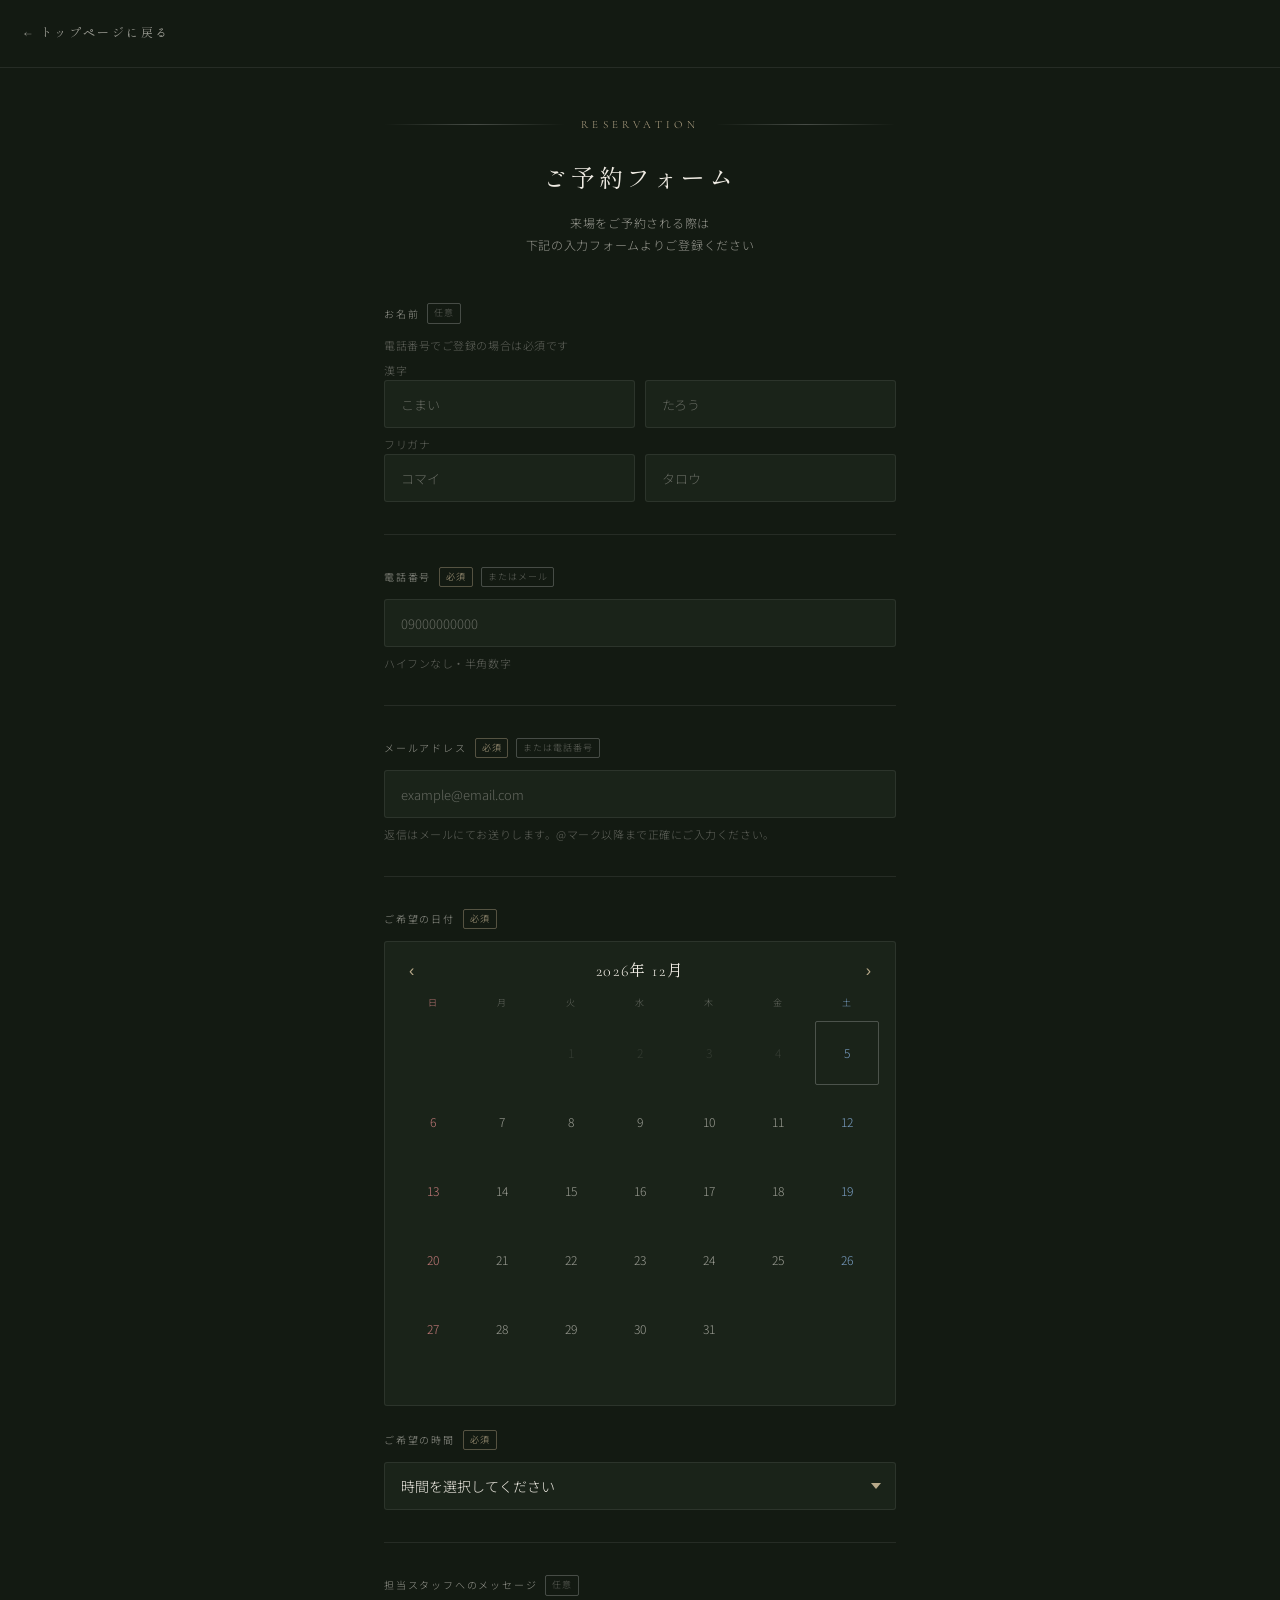
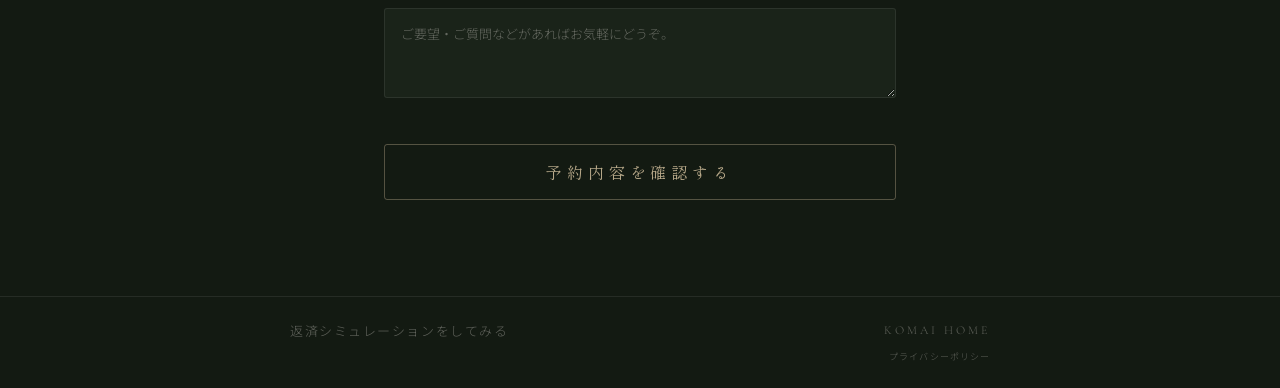
==== commit bf82dd05: "Add files via upload" ====
--- a/reservation.html
+++ b/reservation.html
@@ -4,13 +4,33 @@
 <meta charset="UTF-8">
 <meta name="viewport" content="width=device-width, initial-scale=1.0">
 <title>来場予約 — 別荘心地 | KOMAI HOME</title>
+<meta name="description" content="モデルハウス「別荘心地」の来場予約はこちらから。ご希望の日時を選んで簡単にご予約いただけます。">
+
+<!-- OGP -->
+<meta property="og:type" content="website">
+<meta property="og:site_name" content="別荘心地 | KOMAI HOME">
+<meta property="og:title" content="来場予約 — 別荘心地 | KOMAI HOME">
+<meta property="og:description" content="モデルハウス「別荘心地」の来場予約はこちらから。ご希望の日時を選んで簡単にご予約いただけます。">
+<meta property="og:image" content="images/common/ogp.png">
+<meta property="og:url" content="https://eigyou3.github.io/model_north_villa/reservation.html">
+<meta property="og:locale" content="ja_JP">
+
+<!-- Twitter Card -->
+<meta name="twitter:card" content="summary_large_image">
+<meta name="twitter:title" content="来場予約 — 別荘心地 | KOMAI HOME">
+<meta name="twitter:description" content="モデルハウス「別荘心地」の来場予約はこちらから。ご希望の日時を選んで簡単にご予約いただけます。">
+<meta name="twitter:image" content="images/common/ogp.png">
+<link rel="icon" type="image/x-icon" href="favicon.ico">
+<link rel="icon" type="image/png" sizes="16x16" href="favicon-16.png">
+<link rel="icon" type="image/png" sizes="32x32" href="favicon-32.png">
+<link rel="apple-touch-icon" sizes="180x180" href="apple-touch-icon.png">
+<link rel="icon" type="image/png" sizes="512x512" href="icon-512.png">
 <link rel="stylesheet" href="style.css">
 </head>
 <body>
 
 <header class="site-header">
-  <a class="back-link" href="index.html">← PAGE TOP</a>
-  <span class="header-brand">KOMAI HOME</span>
+  <a class="back-link" href="index.html">← トップページに戻る</a>
 </header>
 
 <div id="form-section">
@@ -19,7 +39,7 @@
       <div class="form-header-rule">
         <span class="form-header-label">Reservation</span>
       </div>
-      <h2 class="form-title">来場予約</h2>
+      <h2 class="form-title">ご予約フォーム</h2>
       <p class="page-sub">来場をご予約される際は<br>下記の入力フォームよりご登録ください</p>
 
     </div>
@@ -143,9 +163,14 @@
 </div>
 
 <footer>
-  <p class="footer-brand">― komai home ―</p>
-  <div class="footer-links">
-    <a href="#" onclick="openPrivacy();return false;">プライバシーポリシー</a>
+  <div class="footer-nav">
+    <div class="footer-nav-left">
+      <a href="simulator.html" class="footer-link-large">返済シミュレーションをしてみる</a>
+    </div>
+    <div class="footer-nav-right">
+      <a href="https://komai-home.co.jp" target="_blank" rel="noopener">KOMAI HOME</a>
+      <a href="#" onclick="openPrivacy();return false;">プライバシーポリシー</a>
+    </div>
   </div>
 </footer>
 
@@ -195,7 +220,7 @@
 // ===== カレンダー =====
 // ★ 予約を受け付けたくない日は、下の配列に "YYYY-MM-DD" の形式で追加してください
 //    例: "2026-08-13", "2026-08-14",
-const BLOCKED_DATES = [ "2026-07-25", "2026-07-26" ];
+const BLOCKED_DATES = [ "2026-08-09","2026-08-10","2026-08-11","2026-08-12","2026-08-13","2026-08-14","2026-08-15","2026-08-16"];
 
 let calYear, calMonth, selectedDate = null;
 const today = new Date();
--- a/style.css
+++ b/style.css
@@ -511,36 +511,56 @@
 /* ── フッター ── */
 footer {
   border-top: 1px solid var(--border);
-  padding: 2.5rem 1.5rem;
-  text-align: center;
+  padding: 1.5rem 0.5rem;
   margin-top: 4rem;
 }
 
-.footer-brand {
-  font-family: 'Cormorant Garamond', serif;
-  font-size: 12px;
-  letter-spacing: 0.4em;
-  color: var(--text-dim);
-  margin-bottom: 1rem;
-}
-
-.footer-links {
-  display: flex;
-  justify-content: center;
-  gap: 2rem;
-}
-
-.footer-links a {
-  font-size: 11px;
+.footer-nav {
+  max-width: 700px;
+  margin: 0 auto;
+  display: flex;
+  justify-content: space-between;
+  align-items: flex-start;
+  flex-wrap: wrap;
+  gap: 1.5rem;
+}
+
+.footer-nav-left {
+  display: flex;
+  align-items: center;
+  gap: 1.5rem;
+  flex-wrap: wrap;
+}
+
+.footer-nav-right {
+  display: flex;
+  flex-direction: column;
+  align-items: flex-end;
+  gap: 0.6rem;
+}
+
+.footer-nav a {
+  font-size: 9px;
   letter-spacing: 0.12em;
   color: var(--text-dim);
   text-decoration: none;
   transition: color 0.2s;
 }
 
-.footer-links a:hover {
-  color: var(--accent);
-}
+.footer-nav a.footer-link-large {
+  font-size: 13px;
+}
+
+.footer-nav a:hover {
+  color: var(--accent);
+}
+
+.footer-nav-right a:first-child {
+  font-family: 'Cormorant Garamond', serif;
+  font-size: 12px;
+  letter-spacing: 0.25em;
+}
+
 
 /* ── プライバシーモーダル ── */
 .modal-overlay {
@@ -1378,6 +1398,28 @@
   margin-bottom: 1.5rem;
 }
 
+.reservation-note {
+  background: var(--surface2);
+  border-left: 2px solid var(--accent-dim);
+  border-radius: 0 2px 2px 0;
+  padding: 12px 14px;
+  margin-bottom: 1.5rem;
+  font-size: 12px;
+  color: var(--text-muted);
+  line-height: 1.9;
+  letter-spacing: 0.03em;
+}
+
+.reservation-note a {
+  color: var(--accent);
+  text-decoration: underline;
+  text-underline-offset: 3px;
+}
+
+.reservation-note a:hover {
+  color: var(--text);
+}
+
 .inq-field {
   margin-bottom: 1rem;
 }
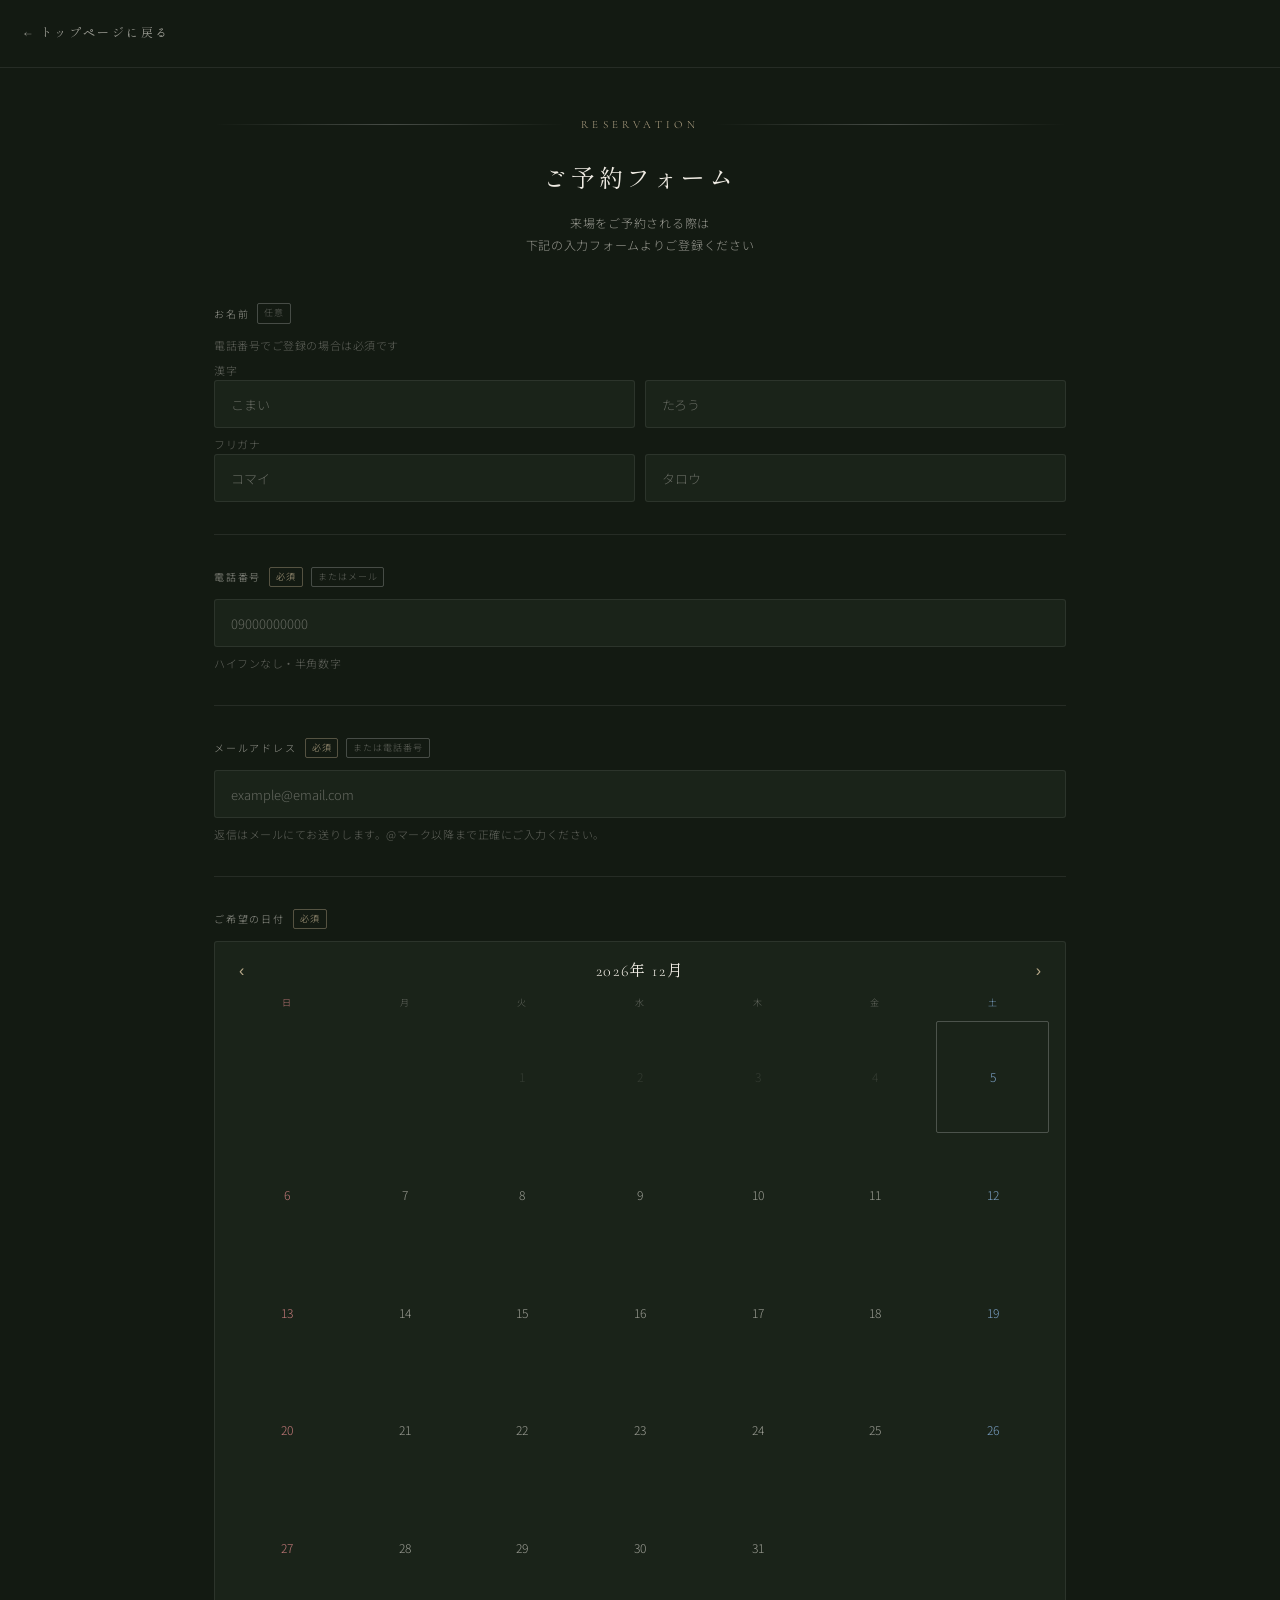
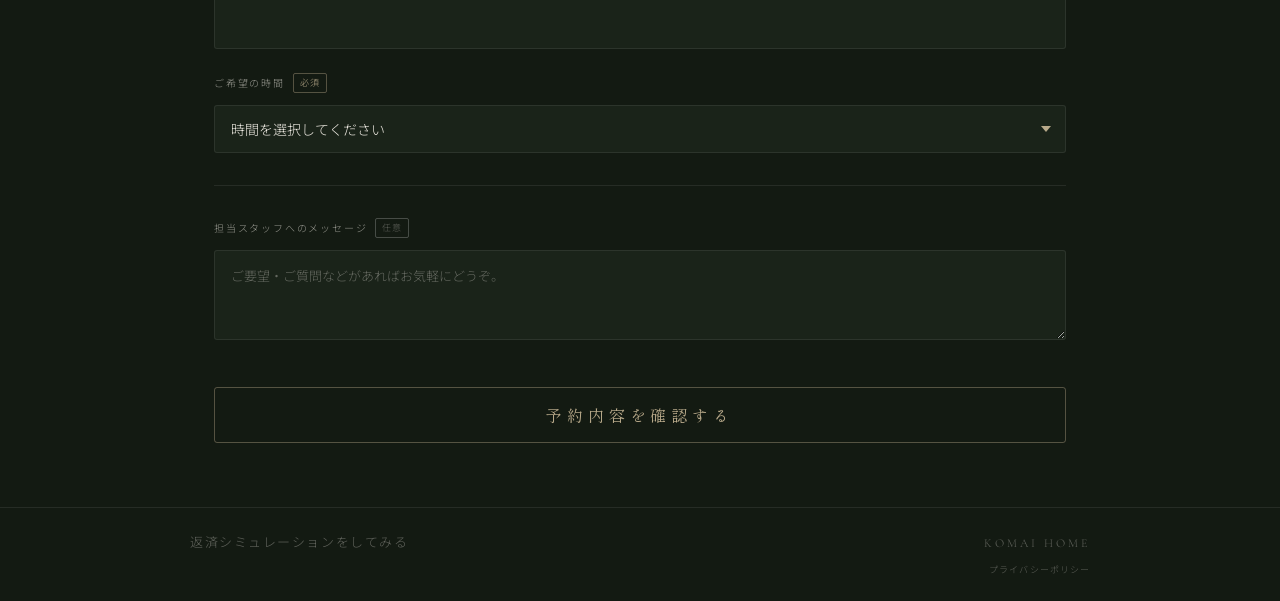
==== commit da3d7d06: "Add files via upload" ====
--- a/reservation.html
+++ b/reservation.html
@@ -20,11 +20,11 @@
 <meta name="twitter:title" content="来場予約 — 別荘心地 | KOMAI HOME">
 <meta name="twitter:description" content="モデルハウス「別荘心地」の来場予約はこちらから。ご希望の日時を選んで簡単にご予約いただけます。">
 <meta name="twitter:image" content="images/common/ogp.png">
-<link rel="icon" type="image/x-icon" href="favicon.ico">
-<link rel="icon" type="image/png" sizes="16x16" href="favicon-16.png">
-<link rel="icon" type="image/png" sizes="32x32" href="favicon-32.png">
-<link rel="apple-touch-icon" sizes="180x180" href="apple-touch-icon.png">
-<link rel="icon" type="image/png" sizes="512x512" href="icon-512.png">
+<link rel="icon" type="image/x-icon" href="images/icon/favicon.ico">
+<link rel="icon" type="image/png" sizes="16x16" href="images/icon/favicon-16.png">
+<link rel="icon" type="image/png" sizes="32x32" href="images/icon/favicon-32.png">
+<link rel="apple-touch-icon" sizes="180x180" href="images/icon/apple-touch-icon.png">
+<link rel="icon" type="image/png" sizes="512x512" href="images/icon/icon-512.png">
 <link rel="stylesheet" href="style.css">
 </head>
 <body>
--- a/style.css
+++ b/style.css
@@ -178,11 +178,56 @@
   line-height: 2.4;
 }
 
+.hero-cta-row {
+  display: flex;
+  justify-content: center;
+  gap: 10px;
+  margin-top: 2.5rem;
+  flex-wrap: wrap;
+}
+
+.hero-cta {
+  display: flex;
+  flex-direction: column;
+  align-items: center;
+  justify-content: center;
+  gap: 3px;
+  padding: 12px 10px;
+  border: 1px solid var(--accent-dim);
+  border-radius: 4px;
+  background: rgba(19, 26, 18, 0.35);
+  text-decoration: none;
+  transition: background 0.3s, border-color 0.3s;
+  width: 195px;
+  text-align: center;
+}
+
+.hero-cta:hover {
+  background: var(--accent-light);
+  border-color: var(--accent);
+}
+
+.hero-cta-en {
+  font-family: 'Cormorant Garamond', serif;
+  font-size: 9px;
+  letter-spacing: 0.25em;
+  color: var(--accent);
+  text-transform: uppercase;
+}
+
+.hero-cta-ja {
+  font-family: 'Shippori Mincho', serif;
+  font-size: 13px;
+  letter-spacing: 0.02em;
+  color: var(--text);
+  white-space: nowrap;
+}
+
 .hero-access-link {
   display: inline-flex;
   align-items: center;
   gap: 6px;
-  margin-top: 6rem;
+  margin-top: 1.5rem;
   padding: 10px 24px;
   border: 1px solid var(--accent-dim);
   border-radius: 50px;
@@ -511,16 +556,16 @@
 /* ── フッター ── */
 footer {
   border-top: 1px solid var(--border);
-  padding: 1.5rem 0.5rem;
-  margin-top: 4rem;
+  padding: 1.5rem;
+  margin-top: 2rem;
 }
 
 .footer-nav {
-  max-width: 700px;
+  max-width: 900px;
   margin: 0 auto;
   display: flex;
   justify-content: space-between;
-  align-items: flex-start;
+  align-items: baseline;
   flex-wrap: wrap;
   gap: 1.5rem;
 }
@@ -633,98 +678,6 @@
 /* ================================================
    2. ページ固有スタイル：ポータル（bessou-gokochi.html）
    ================================================ */
-
-/* ── EXPLORE リンク ── */
-.links-section {
-  padding: 4rem 1.5rem 2rem;
-  max-width: 560px;
-  margin: 0 auto;
-  text-align: center;
-}
-
-.links-eyebrow {
-  font-family: 'Cormorant Garamond', serif;
-  font-size: 10px;
-  letter-spacing: 0.4em;
-  color: var(--accent);
-  text-transform: uppercase;
-  margin-bottom: 2rem;
-  display: block;
-}
-
-.links-grid {
-  display: grid;
-  grid-template-columns: 1fr 1fr;
-  gap: 14px;
-}
-
-.link-card {
-  display: block;
-  padding: 1.8rem 1rem;
-  border: 1px solid var(--border-hover);
-  border-radius: var(--radius);
-  text-decoration: none;
-  position: relative;
-  overflow: hidden;
-  transition: border-color 0.3s;
-  background: var(--surface);
-}
-
-.link-card::before {
-  content: '';
-  position: absolute;
-  inset: 0;
-  background: var(--accent-light);
-  opacity: 0;
-  transition: opacity 0.3s;
-}
-
-.link-card:hover {
-  border-color: var(--accent-dim);
-}
-
-.link-card:hover::before {
-  opacity: 1;
-}
-
-.link-card-en {
-  font-family: 'Cormorant Garamond', serif;
-  font-size: 9px;
-  letter-spacing: 0.3em;
-  color: var(--accent);
-  text-transform: uppercase;
-  display: block;
-  margin-bottom: 8px;
-  position: relative;
-  z-index: 1;
-}
-
-.link-card-ja {
-  font-family: 'Shippori Mincho', serif;
-  font-size: 1rem;
-  font-weight: 400;
-  letter-spacing: 0.1em;
-  color: var(--text);
-  display: block;
-  position: relative;
-  z-index: 1;
-}
-
-.link-card-arrow {
-  display: block;
-  font-family: 'Cormorant Garamond', serif;
-  font-size: 18px;
-  color: var(--accent-dim);
-  margin-top: 12px;
-  position: relative;
-  z-index: 1;
-  transition: transform 0.3s, color 0.3s;
-}
-
-.link-card:hover .link-card-arrow {
-  transform: translateX(4px);
-  color: var(--accent);
-}
 
 /* ── ギャラリー ── */
 .gallery-section {
@@ -977,7 +930,7 @@
 
 /* ── アクセス情報 ── */
 .access-section {
-  padding: 3rem 1.5rem 4rem;
+  padding: 3rem 1.5rem 2rem;
   max-width: 900px;
   margin: 0 auto;
 }
@@ -1105,7 +1058,7 @@
 
 /* ── MAIN ── */
 .main {
-  max-width: 520px;
+  max-width: 900px;
   margin: 0 auto;
   padding: 3rem 1.5rem 5rem;
 }
@@ -1472,7 +1425,7 @@
 .intro {
   padding: 5rem 1.5rem;
   text-align: center;
-  max-width: 520px;
+  max-width: 900px;
   margin: 0 auto;
   opacity: 0;
   transition: opacity 0.8s ease, transform 0.8s ease;
@@ -1501,7 +1454,7 @@
 
 /* ── FORM SECTION ── */
 .form-section {
-  max-width: 560px;
+  max-width: 900px;
   margin: 0 auto;
   padding: 3rem 1.5rem 2rem;
 }
@@ -1707,7 +1660,7 @@
 /* ── CONFIRM PAGE ── */
 .confirm-wrap {
   display: none;
-  max-width: 560px;
+  max-width: 900px;
   margin: 0 auto;
   padding: 3rem 1.5rem 4rem;
   animation: fadeUp 0.6s ease;
@@ -1807,4 +1760,4 @@
   .cal-day {
     font-size: 11px;
   }
-}+}
